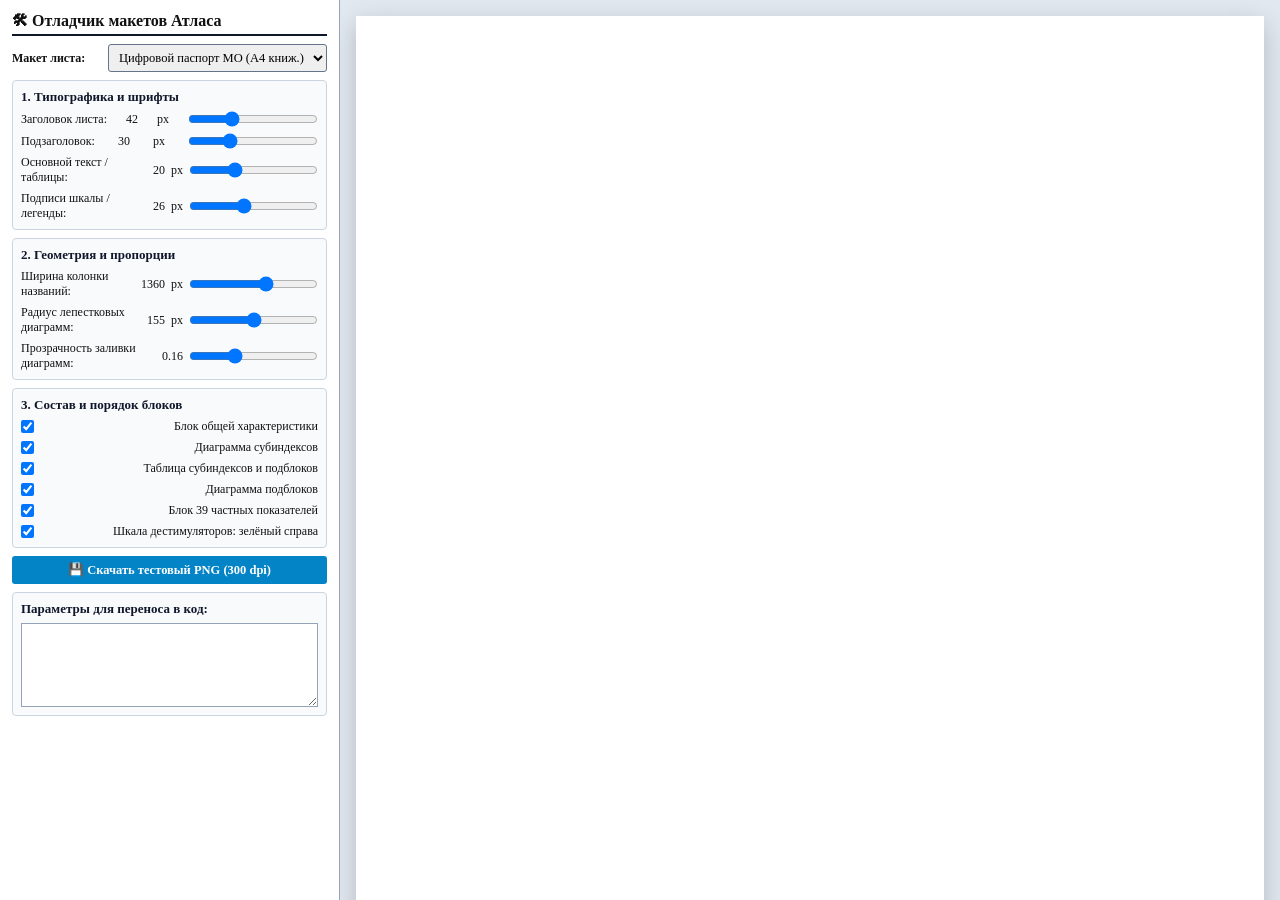
==== designer.html @ bf5c96fa "Step 38: Fix FO callout offsets & marker sizes, sync web Benchmarking/Passport with print layout, fr" ====
<!DOCTYPE html>
<html lang="ru">
<head>
<meta charset="UTF-8">
<title>Конструктор и отладчик макетов Атласа</title>
<style>
*{box-sizing:border-box;margin:0;padding:0}
body{font-family:'Times New Roman',serif;background:#e2e8f0;color:#111;display:flex;height:100vh;overflow:hidden}
.side{width:340px;background:#fff;border-right:1px solid #94a3b8;padding:12px;display:flex;flex-direction:column;gap:8px;overflow-y:auto}
.side h2{font-size:16px;border-bottom:2px solid #0f172a;padding-bottom:4px}
.grp{border:1px solid #cbd5e1;border-radius:4px;padding:8px;background:#f8fafc;display:flex;flex-direction:column;gap:6px}
.grp-t{font-weight:bold;font-size:13px;color:#0f172a}
label{font-size:12px;display:flex;justify-content:space-between;align-items:center;gap:6px}
input[type=range]{width:130px}
select,button{height:28px;font-family:inherit;font-size:12.5px;border:1px solid #64748b;border-radius:3px;padding:0 6px}
.btn-p{background:#0284c7;color:#fff;border:none;font-weight:bold;cursor:pointer}
.main{flex:1;display:flex;flex-direction:column;align-items:center;justify-content:flex-start;padding:16px;overflow:auto;gap:10px}
canvas{background:#fff;box-shadow:0 8px 24px rgba(0,0,0,0.2);max-width:100%;height:auto}
textarea{width:100%;height:84px;font-family:monospace;font-size:11px;padding:4px;border:1px solid #94a3b8}
</style>
</head>
<body>
<div class="side">
  <h2>🛠 Отладчик макетов Атласа</h2>
  <label><b>Макет листа:</b>
    <select id="dMode">
      <option value="passport">Цифровой паспорт МО (А4 книж.)</option>
      <option value="bench">Бенчмаркинг МО (А4 книж.)</option>
      <option value="table">Таблица динамики (А4 альб.)</option>
      <option value="map">Карта территории (А4 альб.)</option>
    </select>
  </label>
  <div class="grp">
    <div class="grp-t">1. Типографика и шрифты</div>
    <label>Заголовок листа: <span id="vH1">42</span>px <input type="range" id="rH1" min="28" max="72" value="42"></label>
    <label>Подзаголовок: <span id="vH2">30</span>px <input type="range" id="rH2" min="20" max="54" value="30"></label>
    <label>Основной текст / таблицы: <span id="vBody">20</span>px <input type="range" id="rBody" min="14" max="32" value="20"></label>
    <label>Подписи шкалы / легенды: <span id="vLeg">26</span>px <input type="range" id="rLeg" min="16" max="40" value="26"></label>
  </div>
  <div class="grp">
    <div class="grp-t">2. Геометрия и пропорции</div>
    <label>Ширина колонки названий: <span id="vColW">1360</span>px <input type="range" id="rColW" min="900" max="1650" value="1360"></label>
    <label>Радиус лепестковых диаграмм: <span id="vRad">155</span>px <input type="range" id="rRad" min="100" max="210" value="155"></label>
    <label>Прозрачность заливки диаграмм: <span id="vAlpha">0.16</span> <input type="range" id="rAlpha" min="0.04" max="0.40" step="0.02" value="0.16"></label>
  </div>
  <div class="grp">
    <div class="grp-t">3. Состав и порядок блоков</div>
    <label><input type="checkbox" id="cMeta" checked> Блок общей характеристики</label>
    <label><input type="checkbox" id="cSubRad" checked> Диаграмма субиндексов</label>
    <label><input type="checkbox" id="cMidTbl" checked> Таблица субиндексов и подблоков</label>
    <label><input type="checkbox" id="cBlkRad" checked> Диаграмма подблоков</label>
    <label><input type="checkbox" id="c39" checked> Блок 39 частных показателей</label>
    <label><input type="checkbox" id="cInvScale" checked> Шкала дестимуляторов: зелёный справа</label>
  </div>
  <button type="button" class="btn-p" id="btnDlTest">💾 Скачать тестовый PNG (300 dpi)</button>
  <div class="grp">
    <div class="grp-t">Параметры для переноса в код:</div>
    <textarea id="cfgOut" readonly></textarea>
  </div>
</div>
<div class="main">
  <canvas id="prevCv" width="1117" height="1579"></canvas>
</div>
<script>
const cv=document.getElementById("prevCv"),ctx=cv.getContext("2d");
function drawPreview(){
  const mode=document.getElementById("dMode").value;
  const h1=+document.getElementById("rH1").value,h2=+document.getElementById("rH2").value,body=+document.getElementById("rBody").value,leg=+document.getElementById("rLeg").value;
  const colW=+document.getElementById("rColW").value,rad=+document.getElementById("rRad").value,alpha=+document.getElementById("rAlpha").value;
  document.getElementById("vH1").textContent=h1;document.getElementById("vH2").textContent=h2;document.getElementById("vBody").textContent=body;
  document.getElementById("vLeg").textContent=leg;document.getElementById("vColW").textContent=colW;document.getElementById("vRad").textContent=rad;document.getElementById("vAlpha").textContent=alpha;

  const isPort=(mode==="passport"||mode==="bench"),W=isPort?2234:3508,H=isPort?3158:2480;
  cv.width=Math.round(W*0.42);cv.height=Math.round(H*0.42);
  ctx.save();ctx.scale(0.42,0.42);
  ctx.fillStyle="#fff";ctx.fillRect(0,0,W,H);ctx.strokeStyle="#111";ctx.lineWidth=3;ctx.strokeRect(20,20,W-40,H-40);

  ctx.textAlign="center";ctx.fillStyle="#111";ctx.font="bold "+h1+"px 'Times New Roman'";
  const titles={passport:"Цифровой паспорт устойчивости муниципального образования",bench:"Многокритериальный бенчмаркинг муниципальных образований",table:"Динамика показателей устойчивого развития (2019–2024 гг.)",map:"Пространственное распределение показателя устойчивого развития"};
  ctx.fillText(titles[mode],W/2,78);
  ctx.font="bold "+h2+"px 'Times New Roman'";ctx.fillText("Эталонный макет предпросмотра (А4, 300/1200 dpi)",W/2,88+h1);
  ctx.textAlign="left";

  let y=120+h1;
  if(mode==="passport"){
    if(document.getElementById("cMeta").checked){
      ctx.strokeStyle="#cbd5e1";ctx.strokeRect(45,y,W-90,104);ctx.font="bold "+(body+4)+"px 'Times New Roman'";
      ctx.fillText("Кластер (2024 г.): Б. Эколого-социальный вектор",70,y+40);ctx.fillText("Категория: Малые (≤ 50 тыс. чел.)",1150,y+40);
      ctx.fillText("Площадь, га: 246 113",70,y+84);ctx.fillText("Численность, чел.: 48 352",1150,y+84);y+=124;
    }
    const showSub=document.getElementById("cSubRad").checked,showMid=document.getElementById("cMidTbl").checked,showBlk=document.getElementById("cBlkRad").checked;
    if(showSub||showMid||showBlk){
      const midH=Math.max(rad*2+120,560);ctx.strokeStyle="#cbd5e1";ctx.strokeRect(45,y,W-90,midH);
      const drawR=(cx,cy,lbls)=>{
        const n=lbls.length;ctx.strokeStyle="#cbd5e1";
        [0.33,0.66,1].forEach(lv=>{ctx.beginPath();lbls.forEach((_,i)=>{const a=-Math.PI/2+i*2*Math.PI/n,x=cx+Math.cos(a)*rad*lv,yy=cy+Math.sin(a)*rad*lv;i?ctx.lineTo(x,yy):ctx.moveTo(x,yy);});ctx.closePath();ctx.stroke();});
        lbls.forEach((l,i)=>{const a=-Math.PI/2+i*2*Math.PI/n;ctx.fillStyle="#111";ctx.font="bold "+body+"px 'Times New Roman'";ctx.textAlign="center";ctx.fillText(l,cx+Math.cos(a)*(rad+28),cy+Math.sin(a)*(rad+22));});
        ctx.beginPath();lbls.forEach((_,i)=>{const a=-Math.PI/2+i*2*Math.PI/n,v=0.62+0.15*Math.sin(i*2),x=cx+Math.cos(a)*rad*v,yy=cy+Math.sin(a)*rad*v;i?ctx.lineTo(x,yy):ctx.moveTo(x,yy);});ctx.closePath();ctx.fillStyle="rgba(29,78,216,"+alpha+")";ctx.fill();ctx.strokeStyle="#1d4ed8";ctx.lineWidth=3;ctx.stroke();ctx.textAlign="left";
      };
      if(showSub)drawR(300,y+midH/2+15,["ЭК","СЦ","УЭ","IQ"]);
      if(showBlk)drawR(W-300,y+midH/2+15,["ЭК-1","ЭК-2","ЭК-3","СЦ-1","СЦ-2","СЦ-3","УЭ-1","УЭ-2","УЭ-3"]);
      if(showMid){
        const tx0=showSub?550:70,tw=(showBlk?W-550:W-70)-tx0;
        ["Интегральный индекс устойчивого развития","Экологический субиндекс","  ЭК-1. Качество окружающей среды","Социальный субиндекс","  СЦ-1. Демография и здравоохранение","Управленческо-экономический субиндекс","  УЭ-1. Производственно-инвестиционный потенциал"].forEach((nm,ri)=>{
          const ry=y+24+ri*(body+16);ctx.fillStyle=nm.startsWith("  ")?"#fff":"#eef3f8";ctx.fillRect(tx0,ry,tw,body+14);ctx.strokeStyle="#cbd5e1";ctx.strokeRect(tx0,ry,tw,body+14);
          ctx.fillStyle="#111";ctx.font=(nm.startsWith("  ")?"":"bold ")+body+"px 'Times New Roman'";ctx.fillText(nm,tx0+12,ry+body+4);
        });
      }
      y+=midH+20;
    }
    if(document.getElementById("c39").checked){
      const cw=(W-128)/3;
      ["Экологический блок","Социальный блок","Управленческо-экономический блок"].forEach((bt,bi)=>{
        const bx=45+bi*(cw+19);ctx.fillStyle="#e2e8f0";ctx.fillRect(bx,y,cw,42);ctx.strokeStyle="#64748b";ctx.strokeRect(bx,y,cw,42);
        ctx.fillStyle="#111";ctx.font="bold "+(body+2)+"px 'Times New Roman'";ctx.textAlign="center";ctx.fillText(bt,bx+cw/2,y+28);ctx.textAlign="left";
        for(let r=0;r<6;r++){const ry=y+42+r*95;ctx.strokeStyle="#cbd5e1";ctx.strokeRect(bx,ry,cw,95);ctx.font=body+"px 'Times New Roman'";ctx.fillText("Показатель "+(r+1)+" (пример переноса строки)",bx+10,ry+38);}
      });
    }
  }else if(mode==="bench"){
    ctx.strokeStyle="#64748b";ctx.strokeRect(45,y,colW,60);ctx.strokeRect(45+colW,y,W-90-colW,60);
    ctx.font="bold "+(body+2)+"px 'Times New Roman'";ctx.fillText("Показатель (ширина: "+colW+" px)",60,y+38);ctx.fillText("Значения МО",65+colW,y+38);
    for(let r=0;r<12;r++){const ry=y+60+r*64;ctx.strokeStyle="#cbd5e1";ctx.strokeRect(45,ry,colW,64);ctx.strokeRect(45+colW,ry,W-90-colW,64);ctx.font=body+"px 'Times New Roman'";ctx.fillText("ЭК-0"+(r+1)+" — Наименование показателя в колонке "+colW+" px",60,ry+40);}
  }else{
    ctx.strokeStyle="#94a3b8";ctx.strokeRect(45,y,W-90,H-y-180);
    ctx.font="bold "+(body+6)+"px 'Times New Roman'";ctx.textAlign="center";ctx.fillText(mode==="map"?"Область карты территории":"Область таблицы динамики 2019–2024 гг.",W/2,(H+y-180)/2);ctx.textAlign="left";
  }

  // Шкала внизу
  const fy=H-140,inv=document.getElementById("cInvScale").checked;
  const grd=ctx.createLinearGradient(W-920,0,W-60,0);
  grd.addColorStop(0,"#a50026");grd.addColorStop(0.5,"#ffffbf");grd.addColorStop(1,"#006837");
  ctx.fillStyle=grd;ctx.fillRect(W-920,fy,860,30);ctx.strokeStyle="#475569";ctx.strokeRect(W-920,fy,860,30);
  ctx.fillStyle="#111";ctx.font="bold "+leg+"px 'Times New Roman'";
  ctx.fillText(inv?"71,00 (худшее)":"4,50",W-920,fy+62);ctx.textAlign="right";ctx.fillText(inv?"4,50 (лучшее)":"71,00",W-60,fy+62);ctx.textAlign="left";
  ctx.restore();
  document.getElementById("cfgOut").value=JSON.stringify({mode,h1,h2,body,leg,colW,rad,alpha,invScale:inv},null,2);
  }
  document.querySelectorAll("input,select").forEach(el=>el.addEventListener("input",drawPreview));
  ocument.getElementById("btnDlTest").onclick=()=>{const a=document.createElement("a");a.download="Макет_"+document.getElementById("dMode").value+".png";a.href=cv.toDataURL("image/png");a.click();};
  drawPreview();
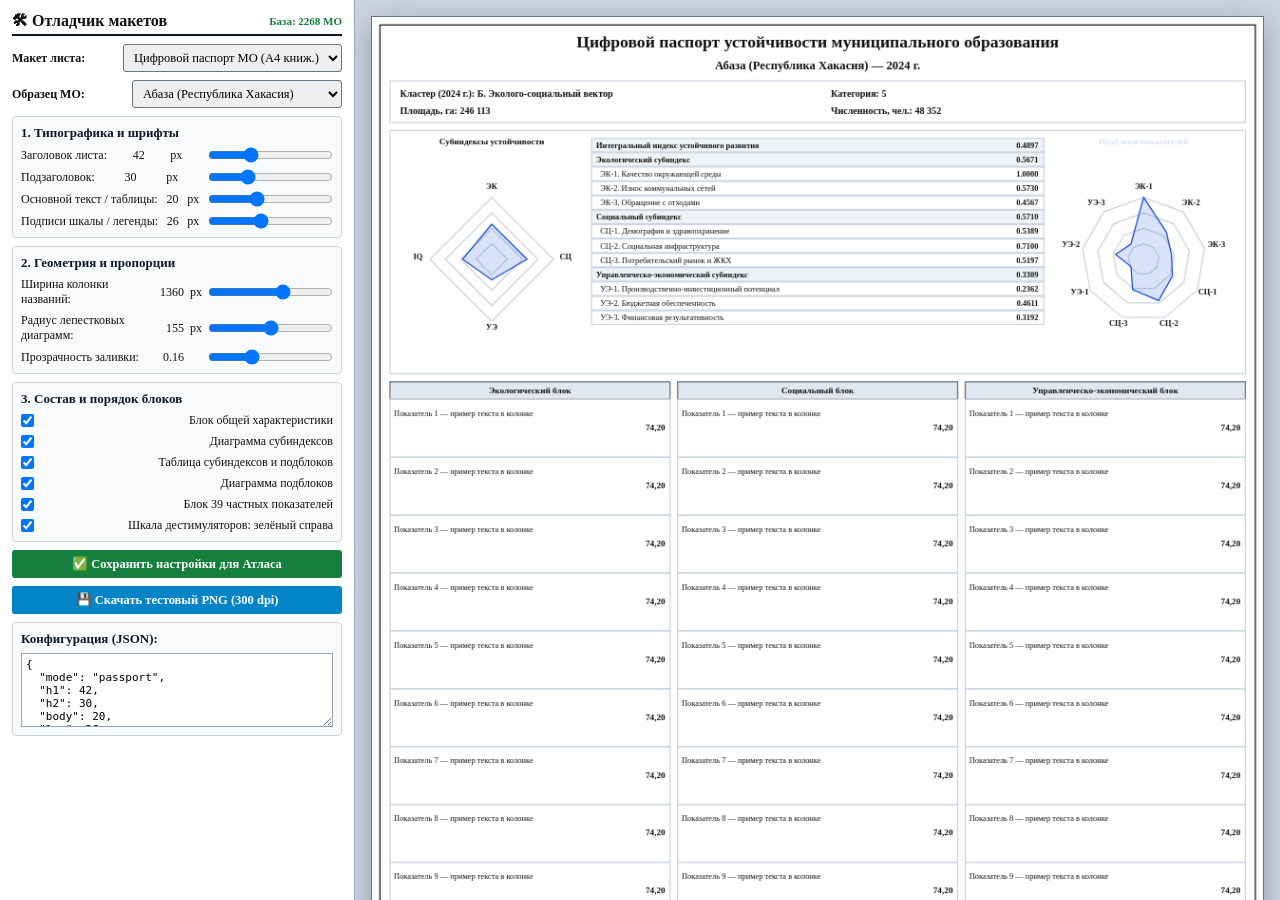
==== commit a96bab11: "Step 39: Complete Layout Designer with live preview on real MO data (v.2026.11.22 21:05 МСК)" ====
--- a/designer.html
+++ b/designer.html
@@ -5,23 +5,24 @@
 <title>Конструктор и отладчик макетов Атласа</title>
 <style>
 *{box-sizing:border-box;margin:0;padding:0}
-body{font-family:'Times New Roman',serif;background:#e2e8f0;color:#111;display:flex;height:100vh;overflow:hidden}
-.side{width:340px;background:#fff;border-right:1px solid #94a3b8;padding:12px;display:flex;flex-direction:column;gap:8px;overflow-y:auto}
-.side h2{font-size:16px;border-bottom:2px solid #0f172a;padding-bottom:4px}
+body{font-family:'Times New Roman',serif;background:#cbd5e1;color:#111;display:flex;height:100vh;overflow:hidden}
+.side{width:355px;background:#fff;border-right:1px solid #94a3b8;padding:12px;display:flex;flex-direction:column;gap:8px;overflow-y:auto}
+.side h2{font-size:16px;border-bottom:2px solid #0f172a;padding-bottom:4px;display:flex;justify-content:space-between;align-items:center}
 .grp{border:1px solid #cbd5e1;border-radius:4px;padding:8px;background:#f8fafc;display:flex;flex-direction:column;gap:6px}
 .grp-t{font-weight:bold;font-size:13px;color:#0f172a}
 label{font-size:12px;display:flex;justify-content:space-between;align-items:center;gap:6px}
-input[type=range]{width:130px}
+input[type=range]{width:125px;cursor:pointer}
 select,button{height:28px;font-family:inherit;font-size:12.5px;border:1px solid #64748b;border-radius:3px;padding:0 6px}
 .btn-p{background:#0284c7;color:#fff;border:none;font-weight:bold;cursor:pointer}
+.btn-g{background:#15803d;color:#fff;border:none;font-weight:bold;cursor:pointer}
 .main{flex:1;display:flex;flex-direction:column;align-items:center;justify-content:flex-start;padding:16px;overflow:auto;gap:10px}
-canvas{background:#fff;box-shadow:0 8px 24px rgba(0,0,0,0.2);max-width:100%;height:auto}
-textarea{width:100%;height:84px;font-family:monospace;font-size:11px;padding:4px;border:1px solid #94a3b8}
+canvas{background:#fff;box-shadow:0 8px 28px rgba(0,0,0,0.28);max-width:100%;height:auto;border:1px solid #64748b}
+textarea{width:100%;height:74px;font-family:monospace;font-size:11px;padding:4px;border:1px solid #94a3b8}
 </style>
 </head>
 <body>
 <div class="side">
-  <h2>🛠 Отладчик макетов Атласа</h2>
+  <h2><span>🛠 Отладчик макетов</span><span id="dStatus" style="font-size:11px;color:#15803d;">Готов</span></h2>
   <label><b>Макет листа:</b>
     <select id="dMode">
       <option value="passport">Цифровой паспорт МО (А4 книж.)</option>
@@ -30,18 +31,19 @@
       <option value="map">Карта территории (А4 альб.)</option>
     </select>
   </label>
+  <label><b>Образец МО:</b><select id="dSampleMO" style="max-width:210px;"><option value="">Загрузка МО...</option></select></label>
   <div class="grp">
     <div class="grp-t">1. Типографика и шрифты</div>
     <label>Заголовок листа: <span id="vH1">42</span>px <input type="range" id="rH1" min="28" max="72" value="42"></label>
     <label>Подзаголовок: <span id="vH2">30</span>px <input type="range" id="rH2" min="20" max="54" value="30"></label>
-    <label>Основной текст / таблицы: <span id="vBody">20</span>px <input type="range" id="rBody" min="14" max="32" value="20"></label>
+    <label>Основной текст / таблицы: <span id="vBody">20</span>px <input type="range" id="rBody" min="14" max="30" value="20"></label>
     <label>Подписи шкалы / легенды: <span id="vLeg">26</span>px <input type="range" id="rLeg" min="16" max="40" value="26"></label>
   </div>
   <div class="grp">
     <div class="grp-t">2. Геометрия и пропорции</div>
     <label>Ширина колонки названий: <span id="vColW">1360</span>px <input type="range" id="rColW" min="900" max="1650" value="1360"></label>
     <label>Радиус лепестковых диаграмм: <span id="vRad">155</span>px <input type="range" id="rRad" min="100" max="210" value="155"></label>
-    <label>Прозрачность заливки диаграмм: <span id="vAlpha">0.16</span> <input type="range" id="rAlpha" min="0.04" max="0.40" step="0.02" value="0.16"></label>
+    <label>Прозрачность заливки: <span id="vAlpha">0.16</span> <input type="range" id="rAlpha" min="0.04" max="0.40" step="0.02" value="0.16"></label>
   </div>
   <div class="grp">
     <div class="grp-t">3. Состав и порядок блоков</div>
@@ -52,19 +54,47 @@
     <label><input type="checkbox" id="c39" checked> Блок 39 частных показателей</label>
     <label><input type="checkbox" id="cInvScale" checked> Шкала дестимуляторов: зелёный справа</label>
   </div>
+  <button type="button" class="btn-g" id="btnApplySite">✅ Сохранить настройки для Атласа</button>
   <button type="button" class="btn-p" id="btnDlTest">💾 Скачать тестовый PNG (300 dpi)</button>
   <div class="grp">
-    <div class="grp-t">Параметры для переноса в код:</div>
+    <div class="grp-t">Конфигурация (JSON):</div>
     <textarea id="cfgOut" readonly></textarea>
   </div>
 </div>
 <div class="main">
-  <canvas id="prevCv" width="1117" height="1579"></canvas>
+  <canvas id="prevCv" width="938" height="1326"></canvas>
 </div>
 <script>
+let REAL_DATA=null,REAL_MOS=Array.of();
 const cv=document.getElementById("prevCv"),ctx=cv.getContext("2d");
+
+async function loadRealAtlasData(){
+  try{
+    const [rM,rG]=await Promise.all([fetch("metrics_data.json"),fetch("geo_plotly.json")]);
+    if(rM.ok)REAL_DATA=await rM.json();
+    if(rG.ok){
+      const geo=await rG.json(),seen=new Set();
+      geo.features.forEach(ft=>{
+        const p=ft.properties;if(p._map_status!=="В_выборке"||p._inset||seen.has(p.join_key))return;
+        seen.add(p.join_key);REAL_MOS.push({key:p.join_key,lbl:p._lbl||p.name,reg:p.region||"",cat:p.cat||"5"});
+      });
+      REAL_MOS.sort((a,b)=>a.lbl.localeCompare(b.lbl,"ru"));
+      document.getElementById("dSampleMO").innerHTML=REAL_MOS.slice(0,250).map(m=>'<option value="'+m.key+'">'+m.lbl+' ('+m.reg+')</option>').join("");
+    }
+    document.getElementById("dStatus").textContent="База: "+REAL_MOS.length+" МО";
+  }catch(e){document.getElementById("dStatus").textContent="Демо-режим";}
+  drawPreview();
+}
+
+function getVal(mPat,jk,defV){
+  if(!REAL_DATA||!jk)return defV;
+  const m=REAL_DATA.metrics.find(x=>x.id===mPat||x.title.includes(mPat));if(!m)return defV;
+  const v=REAL_DATA.v2024?.[m.id]?.[jk];return(v!==null&&v!==undefined&&!isNaN(Number(v)))?Number(v):defV;
+}
+
 function drawPreview(){
-  const mode=document.getElementById("dMode").value;
+  const mode=document.getElementById("dMode").value,jk=document.getElementById("dSampleMO").value;
+  const mo=REAL_MOS.find(x=>x.key===jk)||{lbl:"Апатиты (МО)",reg:"Мурманская область",cat:"4"};
   const h1=+document.getElementById("rH1").value,h2=+document.getElementById("rH2").value,body=+document.getElementById("rBody").value,leg=+document.getElementById("rLeg").value;
   const colW=+document.getElementById("rColW").value,rad=+document.getElementById("rRad").value,alpha=+document.getElementById("rAlpha").value;
   document.getElementById("vH1").textContent=h1;document.getElementById("vH2").textContent=h2;document.getElementById("vBody").textContent=body;
@@ -73,70 +103,95 @@
   const isPort=(mode==="passport"||mode==="bench"),W=isPort?2234:3508,H=isPort?3158:2480;
   cv.width=Math.round(W*0.42);cv.height=Math.round(H*0.42);
   ctx.save();ctx.scale(0.42,0.42);
-  ctx.fillStyle="#fff";ctx.fillRect(0,0,W,H);ctx.strokeStyle="#111";ctx.lineWidth=3;ctx.strokeRect(20,20,W-40,H-40);
+  ctx.fillStyle="#ffffff";ctx.fillRect(0,0,W,H);ctx.strokeStyle="#111111";ctx.lineWidth=3;ctx.strokeRect(20,20,W-40,H-40);
 
-  ctx.textAlign="center";ctx.fillStyle="#111";ctx.font="bold "+h1+"px 'Times New Roman'";
-  const titles={passport:"Цифровой паспорт устойчивости муниципального образования",bench:"Многокритериальный бенчмаркинг муниципальных образований",table:"Динамика показателей устойчивого развития (2019–2024 гг.)",map:"Пространственное распределение показателя устойчивого развития"};
-  ctx.fillText(titles[mode],W/2,78);
-  ctx.font="bold "+h2+"px 'Times New Roman'";ctx.fillText("Эталонный макет предпросмотра (А4, 300/1200 dpi)",W/2,88+h1);
-  ctx.textAlign="left";
+  ctx.textAlign="center";ctx.fillStyle="#111111";ctx.font="bold "+h1+"px 'Times New Roman'";
+  const titles={passport:"Цифровой паспорт устойчивости муниципального образования",bench:"Многокритериальный бенчмаркинг муниципальных образований",table:"Интегральный индекс устойчивого развития муниципальных образований",map:"Доля населенных пунктов, не имеющих водопроводов, % (2024 г.)"};
+  ctx.fillText(titles[mode],W/2,76);ctx.font="bold "+h2+"px 'Times New Roman'";
+  ctx.fillText(mode==="passport"?(mo.lbl+" ("+mo.reg+") — 2024 г."):"Предпросмотр печатного листа А4 (300 / 1200 dpi)",W/2,88+h1);ctx.textAlign="left";
 
-  let y=120+h1;
+  let y=118+h1;
   if(mode==="passport"){
     if(document.getElementById("cMeta").checked){
       ctx.strokeStyle="#cbd5e1";ctx.strokeRect(45,y,W-90,104);ctx.font="bold "+(body+4)+"px 'Times New Roman'";
-      ctx.fillText("Кластер (2024 г.): Б. Эколого-социальный вектор",70,y+40);ctx.fillText("Категория: Малые (≤ 50 тыс. чел.)",1150,y+40);
-      ctx.fillText("Площадь, га: 246 113",70,y+84);ctx.fillText("Численность, чел.: 48 352",1150,y+84);y+=124;
+      ctx.fillText("Кластер (2024 г.): Б. Эколого-социальный вектор",70,y+40);ctx.fillText("Категория: "+mo.cat,1150,y+40);
+      ctx.fillText("Площадь, га: "+Math.round(getVal("Площадь",jk,246113)).toLocaleString("ru-RU"),70,y+84);
+      ctx.fillText("Численность, чел.: "+Math.round(getVal("Численность",jk,48352)).toLocaleString("ru-RU"),1150,y+84);y+=124;
     }
     const showSub=document.getElementById("cSubRad").checked,showMid=document.getElementById("cMidTbl").checked,showBlk=document.getElementById("cBlkRad").checked;
     if(showSub||showMid||showBlk){
-      const midH=Math.max(rad*2+120,560);ctx.strokeStyle="#cbd5e1";ctx.strokeRect(45,y,W-90,midH);
-      const drawR=(cx,cy,lbls)=>{
+      const midH=Math.max(rad*2+140,610);ctx.strokeStyle="#cbd5e1";ctx.strokeRect(45,y,W-90,midH);
+      const drawR=(cx,cy,lbls,vals)=>{
         const n=lbls.length;ctx.strokeStyle="#cbd5e1";
-        [0.33,0.66,1].forEach(lv=>{ctx.beginPath();lbls.forEach((_,i)=>{const a=-Math.PI/2+i*2*Math.PI/n,x=cx+Math.cos(a)*rad*lv,yy=cy+Math.sin(a)*rad*lv;i?ctx.lineTo(x,yy):ctx.moveTo(x,yy);});ctx.closePath();ctx.stroke();});
-        lbls.forEach((l,i)=>{const a=-Math.PI/2+i*2*Math.PI/n;ctx.fillStyle="#111";ctx.font="bold "+body+"px 'Times New Roman'";ctx.textAlign="center";ctx.fillText(l,cx+Math.cos(a)*(rad+28),cy+Math.sin(a)*(rad+22));});
-        ctx.beginPath();lbls.forEach((_,i)=>{const a=-Math.PI/2+i*2*Math.PI/n,v=0.62+0.15*Math.sin(i*2),x=cx+Math.cos(a)*rad*v,yy=cy+Math.sin(a)*rad*v;i?ctx.lineTo(x,yy):ctx.moveTo(x,yy);});ctx.closePath();ctx.fillStyle="rgba(29,78,216,"+alpha+")";ctx.fill();ctx.strokeStyle="#1d4ed8";ctx.lineWidth=3;ctx.stroke();ctx.textAlign="left";
+        Array.of(0.25,0.5,0.75,1).forEach(lv=>{ctx.beginPath();lbls.forEach((_,i)=>{const a=-Math.PI/2+i*2*Math.PI/n,x=cx+Math.cos(a)*rad*lv,yy=cy+Math.sin(a)*rad*lv;i?ctx.lineTo(x,yy):ctx.moveTo(x,yy);});ctx.closePath();ctx.stroke();});
+        lbls.forEach((l,i)=>{const a=-Math.PI/2+i*2*Math.PI/n;ctx.fillStyle="#111";ctx.font="bold "+body+"px 'Times New Roman'";ctx.textAlign="center";ctx.fillText(l,cx+Math.cos(a)*(rad+30),cy+Math.sin(a)*(rad+22));});
+        ctx.beginPath();vals.forEach((v,i)=>{const a=-Math.PI/2+i*2*Math.PI/n,x=cx+Math.cos(a)*rad*v,yy=cy+Math.sin(a)*rad*v;i?ctx.lineTo(x,yy):ctx.moveTo(x,yy);});ctx.closePath();ctx.fillStyle="rgba(29,78,216,"+alpha+")";ctx.fill();ctx.strokeStyle="#1d4ed8";ctx.lineWidth=3;ctx.stroke();ctx.textAlign="left";
       };
-      if(showSub)drawR(300,y+midH/2+15,["ЭК","СЦ","УЭ","IQ"]);
-      if(showBlk)drawR(W-300,y+midH/2+15,["ЭК-1","ЭК-2","ЭК-3","СЦ-1","СЦ-2","СЦ-3","УЭ-1","УЭ-2","УЭ-3"]);
+      const sVals=Array.of(getVal("Индекс ЭК",jk,0.72),getVal("Индекс СЦ",jk,0.61),getVal("Индекс УЭ",jk,0.45),getVal("IQ от max",jk,0.64));
+      const bVals=Array.of(getVal("ЭК-Подблок 1",jk,0.7),getVal("ЭК-Подблок 2",jk,0.65),getVal("ЭК-Подблок 3",jk,0.8),getVal("СЦ-Подблок 1",jk,0.55),getVal("СЦ-Подблок 2",jk,0.62),getVal("СЦ-Подблок 3",jk,0.68),getVal("УЭ-Подблок 1",jk,0.42),getVal("УЭ-Подблок 2",jk,0.48),getVal("УЭ-Подблок 3",jk,0.51));
+      if(showSub){ctx.font="bold "+(body+2)+"px 'Times New Roman'";ctx.textAlign="center";ctx.fillText("Субиндексы устойчивости",300,y+34);ctx.textAlign="left";drawR(300,y+midH/2+18,Array.of("ЭК","СЦ","УЭ","IQ"),sVals);}
+      if(showBlk){ctx.font="bold "+(body+2)+"px 'Times New Roman'";ctx.textAlign="center";ctx.fillText("Подблоки показателей",W-300,y+34);ctx.textAlign="left";drawR(W-300,y+midH/2+18,Array.of("ЭК-1","ЭК-2","ЭК-3","СЦ-1","СЦ-2","СЦ-3","УЭ-1","УЭ-2","УЭ-3"),bVals);}
       if(showMid){
         const tx0=showSub?550:70,tw=(showBlk?W-550:W-70)-tx0;
-        ["Интегральный индекс устойчивого развития","Экологический субиндекс","  ЭК-1. Качество окружающей среды","Социальный субиндекс","  СЦ-1. Демография и здравоохранение","Управленческо-экономический субиндекс","  УЭ-1. Производственно-инвестиционный потенциал"].forEach((nm,ri)=>{
-          const ry=y+24+ri*(body+16);ctx.fillStyle=nm.startsWith("  ")?"#fff":"#eef3f8";ctx.fillRect(tx0,ry,tw,body+14);ctx.strokeStyle="#cbd5e1";ctx.strokeRect(tx0,ry,tw,body+14);
-          ctx.fillStyle="#111";ctx.font=(nm.startsWith("  ")?"":"bold ")+body+"px 'Times New Roman'";ctx.fillText(nm,tx0+12,ry+body+4);
+        const rows=Array.of(
+          Array.of("Интегральный индекс устойчивого развития",getVal("Интегральный индекс",jk,0.5956).toFixed(4),true),
+          Array.of("Экологический субиндекс",sVals.at(0).toFixed(4),true),
+          Array.of("  ЭК-1. Качество окружающей среды",bVals.at(0).toFixed(4),false),
+          Array.of("  ЭК-2. Износ коммунальных сетей",bVals.at(1).toFixed(4),false),
+          Array.of("  ЭК-3. Обращение с отходами",bVals.at(2).toFixed(4),false),
+          Array.of("Социальный субиндекс",sVals.at(1).toFixed(4),true),
+          Array.of("  СЦ-1. Демография и здравоохранение",bVals.at(3).toFixed(4),false),
+          Array.of("  СЦ-2. Социальная инфраструктура",bVals.at(4).toFixed(4),false),
+          Array.of("  СЦ-3. Потребительский рынок и ЖКХ",bVals.at(5).toFixed(4),false),
+          Array.of("Управленческо-экономический субиндекс",sVals.at(2).toFixed(4),true),
+          Array.of("  УЭ-1. Производственно-инвестиционный потенциал",bVals.at(6).toFixed(4),false),
+          Array.of("  УЭ-2. Бюджетная обеспеченность",bVals.at(7).toFixed(4),false),
+          Array.of("  УЭ-3. Финансовая результативность",bVals.at(8).toFixed(4),false)
+        );
+        rows.forEach((r,ri)=>{
+          const ry=y+20+ri*(body+16);ctx.fillStyle=r.at(2)?"#eef3f8":"#ffffff";ctx.fillRect(tx0,ry,tw,body+14);ctx.strokeStyle="#cbd5e1";ctx.strokeRect(tx0,ry,tw,body+14);
+          ctx.fillStyle="#111";ctx.font=(r.at(2)?"bold ":"")+body+"px 'Times New Roman'";ctx.fillText(r.at(0),tx0+12,ry+body+4);
+          ctx.font="bold "+body+"px 'Times New Roman'";ctx.textAlign="right";ctx.fillText(r.at(1),tx0+tw-14,ry+body+4);ctx.textAlign="left";
         });
       }
       y+=midH+20;
     }
     if(document.getElementById("c39").checked){
       const cw=(W-128)/3;
-      ["Экологический блок","Социальный блок","Управленческо-экономический блок"].forEach((bt,bi)=>{
-        const bx=45+bi*(cw+19);ctx.fillStyle="#e2e8f0";ctx.fillRect(bx,y,cw,42);ctx.strokeStyle="#64748b";ctx.strokeRect(bx,y,cw,42);
-        ctx.fillStyle="#111";ctx.font="bold "+(body+2)+"px 'Times New Roman'";ctx.textAlign="center";ctx.fillText(bt,bx+cw/2,y+28);ctx.textAlign="left";
-        for(let r=0;r<6;r++){const ry=y+42+r*95;ctx.strokeStyle="#cbd5e1";ctx.strokeRect(bx,ry,cw,95);ctx.font=body+"px 'Times New Roman'";ctx.fillText("Показатель "+(r+1)+" (пример переноса строки)",bx+10,ry+38);}
+      Array.of("Экологический блок","Социальный блок","Управленческо-экономический блок").forEach((bt,bi)=>{
+        const bx=45+bi*(cw+19);ctx.fillStyle="#e2e8f0";ctx.fillRect(bx,y,cw,44);ctx.strokeStyle="#64748b";ctx.strokeRect(bx,y,cw,44);
+        ctx.fillStyle="#111";ctx.font="bold "+(body+2)+"px 'Times New Roman'";ctx.textAlign="center";ctx.fillText(bt,bx+cw/2,y+30);ctx.textAlign="left";
+        for(let r=0;r<12;r++){const ry=y+44+r*145;if(ry+145>H-40)break;ctx.strokeStyle="#cbd5e1";ctx.strokeRect(bx,ry,cw,145);ctx.font=body+"px 'Times New Roman'";ctx.fillText("Показатель "+(r+1)+" — пример текста в колонке",bx+10,ry+42);ctx.font="bold "+(body+2)+"px 'Times New Roman'";ctx.textAlign="right";ctx.fillText("74,20",bx+cw-12,ry+78);ctx.textAlign="left";}
       });
     }
   }else if(mode==="bench"){
-    ctx.strokeStyle="#64748b";ctx.strokeRect(45,y,colW,60);ctx.strokeRect(45+colW,y,W-90-colW,60);
-    ctx.font="bold "+(body+2)+"px 'Times New Roman'";ctx.fillText("Показатель (ширина: "+colW+" px)",60,y+38);ctx.fillText("Значения МО",65+colW,y+38);
-    for(let r=0;r<12;r++){const ry=y+60+r*64;ctx.strokeStyle="#cbd5e1";ctx.strokeRect(45,ry,colW,64);ctx.strokeRect(45+colW,ry,W-90-colW,64);ctx.font=body+"px 'Times New Roman'";ctx.fillText("ЭК-0"+(r+1)+" — Наименование показателя в колонке "+colW+" px",60,ry+40);}
+    ctx.strokeStyle="#64748b";ctx.strokeRect(45,y,colW,68);ctx.strokeRect(45+colW,y,W-90-colW,68);
+    ctx.font="bold "+(body+2)+"px 'Times New Roman'";ctx.fillText("Наименование показателя (колонка "+colW+" px)",60,y+42);ctx.fillText("🔵 "+mo.lbl,65+colW,y+42);
+    for(let r=0;r<18;r++){const ry=y+68+r*82;if(ry+82>H-170)break;ctx.strokeStyle="#cbd5e1";ctx.strokeRect(45,ry,colW,82);ctx.strokeRect(45+colW,ry,W-90-colW,82);ctx.font=body+"px 'Times New Roman'";ctx.fillText("ЭК-0"+(r+1)+" — Наименование показателя в расширенной колонке",60,ry+48);}
   }else{
     ctx.strokeStyle="#94a3b8";ctx.strokeRect(45,y,W-90,H-y-180);
-    ctx.font="bold "+(body+6)+"px 'Times New Roman'";ctx.textAlign="center";ctx.fillText(mode==="map"?"Область карты территории":"Область таблицы динамики 2019–2024 гг.",W/2,(H+y-180)/2);ctx.textAlign="left";
+    ctx.font="bold "+(body+8)+"px 'Times New Roman'";ctx.textAlign="center";ctx.fillText(mode==="map"?"Карта территории (шрифт подписей: "+leg+" px)":"Таблица динамики 2019–2024 гг. (шрифт строк: "+body+" px)",W/2,(H+y-180)/2);ctx.textAlign="left";
   }
 
-  // Шкала внизу
-  const fy=H-140,inv=document.getElementById("cInvScale").checked;
+  const fy=H-135,inv=document.getElementById("cInvScale").checked;
   const grd=ctx.createLinearGradient(W-920,0,W-60,0);
   grd.addColorStop(0,"#a50026");grd.addColorStop(0.5,"#ffffbf");grd.addColorStop(1,"#006837");
   ctx.fillStyle=grd;ctx.fillRect(W-920,fy,860,30);ctx.strokeStyle="#475569";ctx.strokeRect(W-920,fy,860,30);
   ctx.fillStyle="#111";ctx.font="bold "+leg+"px 'Times New Roman'";
-  ctx.fillText(inv?"71,00 (худшее)":"4,50",W-920,fy+62);ctx.textAlign="right";ctx.fillText(inv?"4,50 (лучшее)":"71,00",W-60,fy+62);ctx.textAlign="left";
+  ctx.fillText(inv?"71,00 (худшее)":"4,50",W-920,fy+64);ctx.textAlign="right";ctx.fillText(inv?"4,50 (лучшее)":"71,00",W-60,fy+64);ctx.textAlign="left";
+
   ctx.restore();
   document.getElementById("cfgOut").value=JSON.stringify({mode,h1,h2,body,leg,colW,rad,alpha,invScale:inv},null,2);
-  }
-  document.querySelectorAll("input,select").forEach(el=>el.addEventListener("input",drawPreview));
-  ocument.getElementById("btnDlTest").onclick=()=>{const a=document.createElement("a");a.download="Макет_"+document.getElementById("dMode").value+".png";a.href=cv.toDataURL("image/png");a.click();};
-  drawPreview();
+}
 
-
+document.querySelectorAll("input,select").forEach(el=>{el.addEventListener("input",drawPreview);el.addEventListener("change",drawPreview);});
+document.getElementById("btnApplySite").onclick=()=>{
+  localStorage.setItem("ATLAS_LAYOUT_CFG",document.getElementById("cfgOut").value);
+  alert("Настройки сохранены! Обновите основную вкладку Атласа (Ctrl+F5).");
+};
+document.getElementById("btnDlTest").onclick=()=>{const a=document.createElement("a");a.download="Макет_"+document.getElementById("dMode").value+".png";a.href=cv.toDataURL("image/png");a.click();};
+drawPreview();
+loadRealAtlasData();
+</script>
+</body>
+</html>
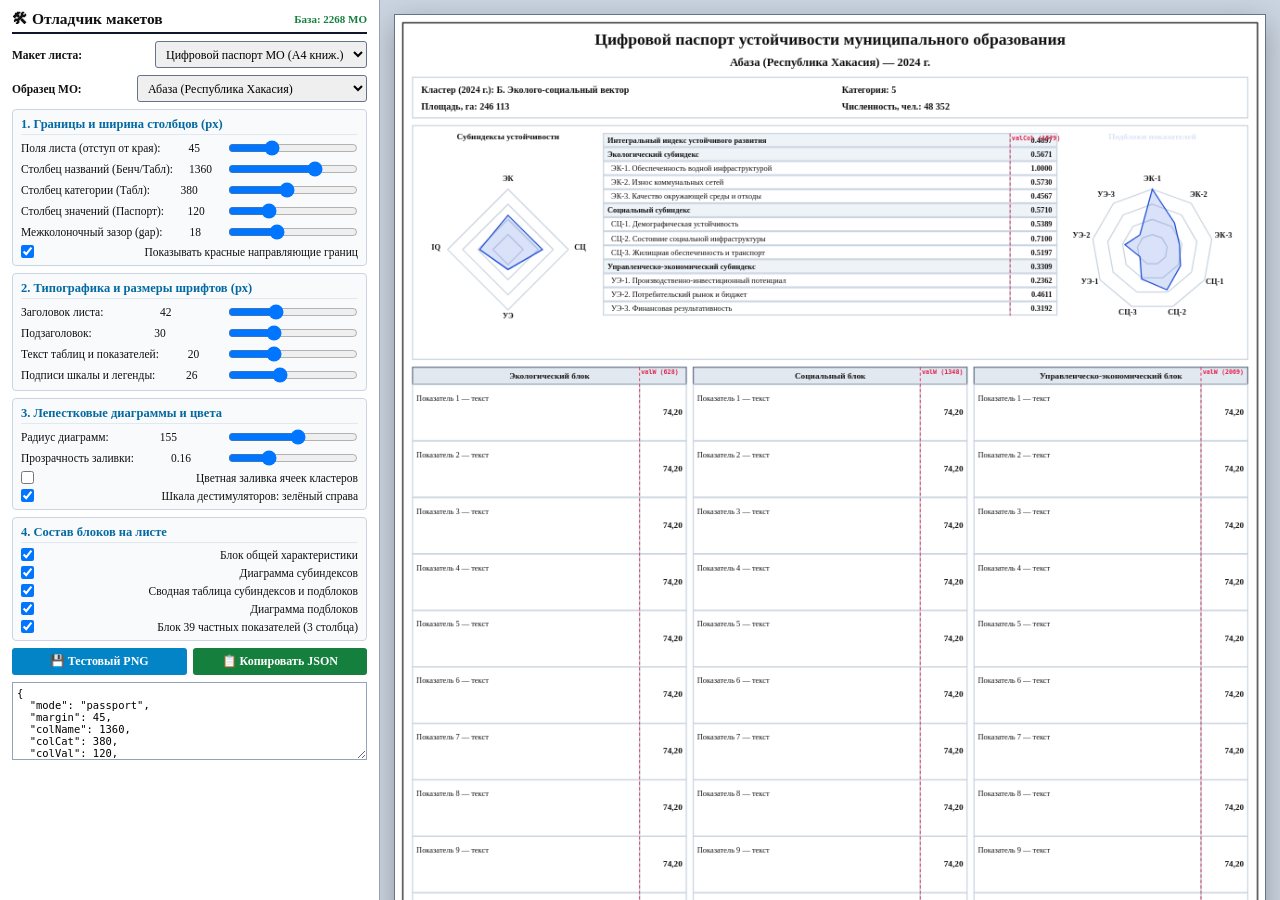
==== commit 12bb92d4: "Step 45: Standalone Layout Designer tab with column boundary guides and real MO data (v.2026.11.22 2" ====
--- a/designer.html
+++ b/designer.html
@@ -2,27 +2,28 @@
 <html lang="ru">
 <head>
 <meta charset="UTF-8">
-<title>Конструктор и отладчик макетов Атласа</title>
+<title>Отладчик и конструктор макетов выгрузки Атласа</title>
 <style>
 *{box-sizing:border-box;margin:0;padding:0}
 body{font-family:'Times New Roman',serif;background:#cbd5e1;color:#111;display:flex;height:100vh;overflow:hidden}
-.side{width:355px;background:#fff;border-right:1px solid #94a3b8;padding:12px;display:flex;flex-direction:column;gap:8px;overflow-y:auto}
-.side h2{font-size:16px;border-bottom:2px solid #0f172a;padding-bottom:4px;display:flex;justify-content:space-between;align-items:center}
-.grp{border:1px solid #cbd5e1;border-radius:4px;padding:8px;background:#f8fafc;display:flex;flex-direction:column;gap:6px}
-.grp-t{font-weight:bold;font-size:13px;color:#0f172a}
-label{font-size:12px;display:flex;justify-content:space-between;align-items:center;gap:6px}
-input[type=range]{width:125px;cursor:pointer}
-select,button{height:28px;font-family:inherit;font-size:12.5px;border:1px solid #64748b;border-radius:3px;padding:0 6px}
+.side{width:380px;background:#fff;border-right:1px solid #94a3b8;padding:10px 12px;display:flex;flex-direction:column;gap:7px;overflow-y:auto}
+.side h2{font-size:15.5px;border-bottom:2px solid #0f172a;padding-bottom:4px;display:flex;justify-content:space-between;align-items:center}
+.grp{border:1px solid #cbd5e1;border-radius:4px;padding:7px 8px;background:#f8fafc;display:flex;flex-direction:column;gap:5px}
+.grp-t{font-weight:bold;font-size:12.5px;color:#0369a1;border-bottom:1px solid #e2e8f0;padding-bottom:2px}
+label{font-size:11.5px;display:flex;justify-content:space-between;align-items:center;gap:6px}
+input[type=range]{width:130px;cursor:pointer}
+input[type=number]{width:62px;height:22px;padding:0 4px;font-size:11.5px;border:1px solid #94a3b8;border-radius:2px}
+select,button{height:27px;font-family:inherit;font-size:12px;border:1px solid #64748b;border-radius:3px;padding:0 6px}
 .btn-p{background:#0284c7;color:#fff;border:none;font-weight:bold;cursor:pointer}
 .btn-g{background:#15803d;color:#fff;border:none;font-weight:bold;cursor:pointer}
-.main{flex:1;display:flex;flex-direction:column;align-items:center;justify-content:flex-start;padding:16px;overflow:auto;gap:10px}
+.main{flex:1;display:flex;flex-direction:column;align-items:center;justify-content:flex-start;padding:14px;overflow:auto;gap:10px}
 canvas{background:#fff;box-shadow:0 8px 28px rgba(0,0,0,0.28);max-width:100%;height:auto;border:1px solid #64748b}
-textarea{width:100%;height:74px;font-family:monospace;font-size:11px;padding:4px;border:1px solid #94a3b8}
+textarea{width:100%;height:78px;font-family:monospace;font-size:10.5px;padding:4px;border:1px solid #94a3b8}
 </style>
 </head>
 <body>
 <div class="side">
-  <h2><span>🛠 Отладчик макетов</span><span id="dStatus" style="font-size:11px;color:#15803d;">Готов</span></h2>
+  <h2><span>🛠 Отладчик макетов</span><span id="dStatus" style="font-size:11px;color:#15803d;">Инициализация...</span></h2>
   <label><b>Макет листа:</b>
     <select id="dMode">
       <option value="passport">Цифровой паспорт МО (А4 книж.)</option>
@@ -31,35 +32,48 @@
       <option value="map">Карта территории (А4 альб.)</option>
     </select>
   </label>
-  <label><b>Образец МО:</b><select id="dSampleMO" style="max-width:210px;"><option value="">Загрузка МО...</option></select></label>
-  <div class="grp">
-    <div class="grp-t">1. Типографика и шрифты</div>
-    <label>Заголовок листа: <span id="vH1">42</span>px <input type="range" id="rH1" min="28" max="72" value="42"></label>
-    <label>Подзаголовок: <span id="vH2">30</span>px <input type="range" id="rH2" min="20" max="54" value="30"></label>
-    <label>Основной текст / таблицы: <span id="vBody">20</span>px <input type="range" id="rBody" min="14" max="30" value="20"></label>
-    <label>Подписи шкалы / легенды: <span id="vLeg">26</span>px <input type="range" id="rLeg" min="16" max="40" value="26"></label>
-  </div>
-  <div class="grp">
-    <div class="grp-t">2. Геометрия и пропорции</div>
-    <label>Ширина колонки названий: <span id="vColW">1360</span>px <input type="range" id="rColW" min="900" max="1650" value="1360"></label>
-    <label>Радиус лепестковых диаграмм: <span id="vRad">155</span>px <input type="range" id="rRad" min="100" max="210" value="155"></label>
-    <label>Прозрачность заливки: <span id="vAlpha">0.16</span> <input type="range" id="rAlpha" min="0.04" max="0.40" step="0.02" value="0.16"></label>
-  </div>
-  <div class="grp">
-    <div class="grp-t">3. Состав и порядок блоков</div>
+  <label><b>Образец МО:</b><select id="dSampleMO" style="max-width:230px;"><option value="">Загрузка МО...</option></select></label>
+
+  <div class="grp">
+    <div class="grp-t">1. Границы и ширина столбцов (px)</div>
+    <label>Поля листа (отступ от края): <span id="vMargin">45</span> <input type="range" id="rMargin" min="20" max="100" step="5" value="45"></label>
+    <label>Столбец названий (Бенч/Табл): <span id="vColName">1360</span> <input type="range" id="rColName" min="700" max="1650" step="10" value="1360"></label>
+    <label>Столбец категории (Табл): <span id="vColCat">380</span> <input type="range" id="rColCat" min="200" max="600" step="10" value="380"></label>
+    <label>Столбец значений (Паспорт): <span id="vColVal">120</span> <input type="range" id="rColVal" min="80" max="220" step="5" value="120"></label>
+    <label>Межколоночный зазор (gap): <span id="vGap">18</span> <input type="range" id="rGap" min="0" max="50" step="2" value="18"></label>
+    <label><input type="checkbox" id="cShowGuides" checked> Показывать красные направляющие границ</label>
+  </div>
+
+  <div class="grp">
+    <div class="grp-t">2. Типографика и размеры шрифтов (px)</div>
+    <label>Заголовок листа: <span id="vH1">42</span> <input type="range" id="rH1" min="26" max="72" value="42"></label>
+    <label>Подзаголовок: <span id="vH2">30</span> <input type="range" id="rH2" min="18" max="54" value="30"></label>
+    <label>Текст таблиц и показателей: <span id="vBody">20</span> <input type="range" id="rBody" min="14" max="32" value="20"></label>
+    <label>Подписи шкалы и легенды: <span id="vLeg">26</span> <input type="range" id="rLeg" min="16" max="42" value="26"></label>
+  </div>
+
+  <div class="grp">
+    <div class="grp-t">3. Лепестковые диаграммы и цвета</div>
+    <label>Радиус диаграмм: <span id="vRad">155</span> <input type="range" id="rRad" min="90" max="210" step="5" value="155"></label>
+    <label>Прозрачность заливки: <span id="vAlpha">0.16</span> <input type="range" id="rAlpha" min="0.04" max="0.45" step="0.02" value="0.16"></label>
+    <label><input type="checkbox" id="cClFill"> Цветная заливка ячеек кластеров</label>
+    <label><input type="checkbox" id="cInvScale" checked> Шкала дестимуляторов: зелёный справа</label>
+  </div>
+
+  <div class="grp">
+    <div class="grp-t">4. Состав блоков на листе</div>
     <label><input type="checkbox" id="cMeta" checked> Блок общей характеристики</label>
     <label><input type="checkbox" id="cSubRad" checked> Диаграмма субиндексов</label>
-    <label><input type="checkbox" id="cMidTbl" checked> Таблица субиндексов и подблоков</label>
+    <label><input type="checkbox" id="cMidTbl" checked> Сводная таблица субиндексов и подблоков</label>
     <label><input type="checkbox" id="cBlkRad" checked> Диаграмма подблоков</label>
-    <label><input type="checkbox" id="c39" checked> Блок 39 частных показателей</label>
-    <label><input type="checkbox" id="cInvScale" checked> Шкала дестимуляторов: зелёный справа</label>
-  </div>
-  <button type="button" class="btn-g" id="btnApplySite">✅ Сохранить настройки для Атласа</button>
-  <button type="button" class="btn-p" id="btnDlTest">💾 Скачать тестовый PNG (300 dpi)</button>
-  <div class="grp">
-    <div class="grp-t">Конфигурация (JSON):</div>
-    <textarea id="cfgOut" readonly></textarea>
-  </div>
+    <label><input type="checkbox" id="c39" checked> Блок 39 частных показателей (3 столбца)</label>
+  </div>
+
+  <div style="display:flex;gap:6px;">
+    <button type="button" class="btn-p" id="btnDlTest" style="flex:1;">💾 Тестовый PNG</button>
+    <button type="button" class="btn-g" id="btnCopyCfg" style="flex:1;">📋 Копировать JSON</button>
+  </div>
+  <textarea id="cfgOut" readonly></textarea>
 </div>
 <div class="main">
   <canvas id="prevCv" width="938" height="1326"></canvas>
@@ -79,7 +93,7 @@
         seen.add(p.join_key);REAL_MOS.push({key:p.join_key,lbl:p._lbl||p.name,reg:p.region||"",cat:p.cat||"5"});
       });
       REAL_MOS.sort((a,b)=>a.lbl.localeCompare(b.lbl,"ru"));
-      document.getElementById("dSampleMO").innerHTML=REAL_MOS.slice(0,250).map(m=>'<option value="'+m.key+'">'+m.lbl+' ('+m.reg+')</option>').join("");
+      document.getElementById("dSampleMO").innerHTML=REAL_MOS.slice(0,300).map(m=>'<option value="'+m.key+'">'+m.lbl+' ('+m.reg+')</option>').join("");
     }
     document.getElementById("dStatus").textContent="База: "+REAL_MOS.length+" МО";
   }catch(e){document.getElementById("dStatus").textContent="Демо-режим";}
@@ -92,13 +106,27 @@
   const v=REAL_DATA.v2024?.[m.id]?.[jk];return(v!==null&&v!==undefined&&!isNaN(Number(v)))?Number(v):defV;
 }
 
+function drawGuide(x,y1,y2,lbl){
+  if(!document.getElementById("cShowGuides").checked)return;
+  ctx.save();ctx.strokeStyle="#e11d48";ctx.lineWidth=2;ctx.setLineDash(Array.of(8,6));
+  ctx.beginPath();ctx.moveTo(x,y1);ctx.lineTo(x,y2);ctx.stroke();
+  ctx.fillStyle="#e11d48";ctx.font="bold 16px monospace";ctx.fillText(lbl+" ("+Math.round(x)+")",x+4,y1+18);
+  ctx.restore();
+}
+
 function drawPreview(){
   const mode=document.getElementById("dMode").value,jk=document.getElementById("dSampleMO").value;
   const mo=REAL_MOS.find(x=>x.key===jk)||{lbl:"Апатиты (МО)",reg:"Мурманская область",cat:"4"};
+  const margin=+document.getElementById("rMargin").value,colName=+document.getElementById("rColName").value;
+  const colCat=+document.getElementById("rColCat").value,colVal=+document.getElementById("rColVal").value,gap=+document.getElementById("rGap").value;
   const h1=+document.getElementById("rH1").value,h2=+document.getElementById("rH2").value,body=+document.getElementById("rBody").value,leg=+document.getElementById("rLeg").value;
-  const colW=+document.getElementById("rColW").value,rad=+document.getElementById("rRad").value,alpha=+document.getElementById("rAlpha").value;
-  document.getElementById("vH1").textContent=h1;document.getElementById("vH2").textContent=h2;document.getElementById("vBody").textContent=body;
-  document.getElementById("vLeg").textContent=leg;document.getElementById("vColW").textContent=colW;document.getElementById("vRad").textContent=rad;document.getElementById("vAlpha").textContent=alpha;
+  const rad=+document.getElementById("rRad").value,alpha=+document.getElementById("rAlpha").value;
+  const clFill=document.getElementById("cClFill").checked,inv=document.getElementById("cInvScale").checked;
+
+  document.getElementById("vMargin").textContent=margin;document.getElementById("vColName").textContent=colName;
+  document.getElementById("vColCat").textContent=colCat;document.getElementById("vColVal").textContent=colVal;document.getElementById("vGap").textContent=gap;
+  document.getElementById("vH1").textContent=h1;document.getElementById("vH2").textContent=h2;document.getElementById("vBody").textContent=body;document.getElementById("vLeg").textContent=leg;
+  document.getElementById("vRad").textContent=rad;document.getElementById("vAlpha").textContent=alpha;
 
   const isPort=(mode==="passport"||mode==="bench"),W=isPort?2234:3508,H=isPort?3158:2480;
   cv.width=Math.round(W*0.42);cv.height=Math.round(H*0.42);
@@ -108,19 +136,20 @@
   ctx.textAlign="center";ctx.fillStyle="#111111";ctx.font="bold "+h1+"px 'Times New Roman'";
   const titles={passport:"Цифровой паспорт устойчивости муниципального образования",bench:"Многокритериальный бенчмаркинг муниципальных образований",table:"Интегральный индекс устойчивого развития муниципальных образований",map:"Доля населенных пунктов, не имеющих водопроводов, % (2024 г.)"};
   ctx.fillText(titles[mode],W/2,76);ctx.font="bold "+h2+"px 'Times New Roman'";
-  ctx.fillText(mode==="passport"?(mo.lbl+" ("+mo.reg+") — 2024 г."):"Предпросмотр печатного листа А4 (300 / 1200 dpi)",W/2,88+h1);ctx.textAlign="left";
+  ctx.fillText(mode==="passport"?(mo.lbl+" ("+mo.reg+") — 2024 г."):"Предпросмотр печатного листа А4",W/2,88+h1);ctx.textAlign="left";
 
   let y=118+h1;
+  const innerW=W-margin*2;
   if(mode==="passport"){
     if(document.getElementById("cMeta").checked){
-      ctx.strokeStyle="#cbd5e1";ctx.strokeRect(45,y,W-90,104);ctx.font="bold "+(body+4)+"px 'Times New Roman'";
-      ctx.fillText("Кластер (2024 г.): Б. Эколого-социальный вектор",70,y+40);ctx.fillText("Категория: "+mo.cat,1150,y+40);
-      ctx.fillText("Площадь, га: "+Math.round(getVal("Площадь",jk,246113)).toLocaleString("ru-RU"),70,y+84);
-      ctx.fillText("Численность, чел.: "+Math.round(getVal("Численность",jk,48352)).toLocaleString("ru-RU"),1150,y+84);y+=124;
+      ctx.strokeStyle="#cbd5e1";ctx.strokeRect(margin,y,innerW,104);ctx.font="bold "+(body+4)+"px 'Times New Roman'";
+      ctx.fillText("Кластер (2024 г.): Б. Эколого-социальный вектор",margin+22,y+40);ctx.fillText("Категория: "+mo.cat,W/2+30,y+40);
+      ctx.fillText("Площадь, га: "+Math.round(getVal("Площадь",jk,246113)).toLocaleString("ru-RU"),margin+22,y+84);
+      ctx.fillText("Численность, чел.: "+Math.round(getVal("Численность",jk,48352)).toLocaleString("ru-RU"),W/2+30,y+84);y+=124;
     }
     const showSub=document.getElementById("cSubRad").checked,showMid=document.getElementById("cMidTbl").checked,showBlk=document.getElementById("cBlkRad").checked;
     if(showSub||showMid||showBlk){
-      const midH=Math.max(rad*2+140,610);ctx.strokeStyle="#cbd5e1";ctx.strokeRect(45,y,W-90,midH);
+      const midH=Math.max(rad*2+140,600);ctx.strokeStyle="#cbd5e1";ctx.strokeRect(margin,y,innerW,midH);
       const drawR=(cx,cy,lbls,vals)=>{
         const n=lbls.length;ctx.strokeStyle="#cbd5e1";
         Array.of(0.25,0.5,0.75,1).forEach(lv=>{ctx.beginPath();lbls.forEach((_,i)=>{const a=-Math.PI/2+i*2*Math.PI/n,x=cx+Math.cos(a)*rad*lv,yy=cy+Math.sin(a)*rad*lv;i?ctx.lineTo(x,yy):ctx.moveTo(x,yy);});ctx.closePath();ctx.stroke();});
@@ -129,66 +158,89 @@
       };
       const sVals=Array.of(getVal("Индекс ЭК",jk,0.72),getVal("Индекс СЦ",jk,0.61),getVal("Индекс УЭ",jk,0.45),getVal("IQ от max",jk,0.64));
       const bVals=Array.of(getVal("ЭК-Подблок 1",jk,0.7),getVal("ЭК-Подблок 2",jk,0.65),getVal("ЭК-Подблок 3",jk,0.8),getVal("СЦ-Подблок 1",jk,0.55),getVal("СЦ-Подблок 2",jk,0.62),getVal("СЦ-Подблок 3",jk,0.68),getVal("УЭ-Подблок 1",jk,0.42),getVal("УЭ-Подблок 2",jk,0.48),getVal("УЭ-Подблок 3",jk,0.51));
-      if(showSub){ctx.font="bold "+(body+2)+"px 'Times New Roman'";ctx.textAlign="center";ctx.fillText("Субиндексы устойчивости",300,y+34);ctx.textAlign="left";drawR(300,y+midH/2+18,Array.of("ЭК","СЦ","УЭ","IQ"),sVals);}
-      if(showBlk){ctx.font="bold "+(body+2)+"px 'Times New Roman'";ctx.textAlign="center";ctx.fillText("Подблоки показателей",W-300,y+34);ctx.textAlign="left";drawR(W-300,y+midH/2+18,Array.of("ЭК-1","ЭК-2","ЭК-3","СЦ-1","СЦ-2","СЦ-3","УЭ-1","УЭ-2","УЭ-3"),bVals);}
+      const sideW=rad*2+180;
+      if(showSub){ctx.font="bold "+(body+2)+"px 'Times New Roman'";ctx.textAlign="center";ctx.fillText("Субиндексы устойчивости",margin+sideW/2,y+34);ctx.textAlign="left";drawR(margin+sideW/2,y+midH/2+18,Array.of("ЭК","СЦ","УЭ","IQ"),sVals);}
+      if(showBlk){ctx.font="bold "+(body+2)+"px 'Times New Roman'";ctx.textAlign="center";ctx.fillText("Подблоки показателей",W-margin-sideW/2,y+34);ctx.textAlign="left";drawR(W-margin-sideW/2,y+midH/2+18,Array.of("ЭК-1","ЭК-2","ЭК-3","СЦ-1","СЦ-2","СЦ-3","УЭ-1","УЭ-2","УЭ-3"),bVals);}
       if(showMid){
-        const tx0=showSub?550:70,tw=(showBlk?W-550:W-70)-tx0;
+        const tx0=showSub?(margin+sideW):(margin+15),tw=(showBlk?(W-margin-sideW):(W-margin-15))-tx0;
         const rows=Array.of(
           Array.of("Интегральный индекс устойчивого развития",getVal("Интегральный индекс",jk,0.5956).toFixed(4),true),
           Array.of("Экологический субиндекс",sVals.at(0).toFixed(4),true),
-          Array.of("  ЭК-1. Качество окружающей среды",bVals.at(0).toFixed(4),false),
+          Array.of("  ЭК-1. Обеспеченность водной инфраструктурой",bVals.at(0).toFixed(4),false),
           Array.of("  ЭК-2. Износ коммунальных сетей",bVals.at(1).toFixed(4),false),
-          Array.of("  ЭК-3. Обращение с отходами",bVals.at(2).toFixed(4),false),
+          Array.of("  ЭК-3. Качество окружающей среды и отходы",bVals.at(2).toFixed(4),false),
           Array.of("Социальный субиндекс",sVals.at(1).toFixed(4),true),
-          Array.of("  СЦ-1. Демография и здравоохранение",bVals.at(3).toFixed(4),false),
-          Array.of("  СЦ-2. Социальная инфраструктура",bVals.at(4).toFixed(4),false),
-          Array.of("  СЦ-3. Потребительский рынок и ЖКХ",bVals.at(5).toFixed(4),false),
+          Array.of("  СЦ-1. Демографическая устойчивость",bVals.at(3).toFixed(4),false),
+          Array.of("  СЦ-2. Состояние социальной инфраструктуры",bVals.at(4).toFixed(4),false),
+          Array.of("  СЦ-3. Жилищная обеспеченность и транспорт",bVals.at(5).toFixed(4),false),
           Array.of("Управленческо-экономический субиндекс",sVals.at(2).toFixed(4),true),
           Array.of("  УЭ-1. Производственно-инвестиционный потенциал",bVals.at(6).toFixed(4),false),
-          Array.of("  УЭ-2. Бюджетная обеспеченность",bVals.at(7).toFixed(4),false),
+          Array.of("  УЭ-2. Потребительский рынок и бюджет",bVals.at(7).toFixed(4),false),
           Array.of("  УЭ-3. Финансовая результативность",bVals.at(8).toFixed(4),false)
         );
         rows.forEach((r,ri)=>{
-          const ry=y+20+ri*(body+16);ctx.fillStyle=r.at(2)?"#eef3f8":"#ffffff";ctx.fillRect(tx0,ry,tw,body+14);ctx.strokeStyle="#cbd5e1";ctx.strokeRect(tx0,ry,tw,body+14);
-          ctx.fillStyle="#111";ctx.font=(r.at(2)?"bold ":"")+body+"px 'Times New Roman'";ctx.fillText(r.at(0),tx0+12,ry+body+4);
-          ctx.font="bold "+body+"px 'Times New Roman'";ctx.textAlign="right";ctx.fillText(r.at(1),tx0+tw-14,ry+body+4);ctx.textAlign="left";
+          const ry=y+20+ri*(body+16);ctx.fillStyle=r.at(2)?"#eef3f8":"#ffffff";ctx.fillRect(tx0,ry,tw,body+14);ctx.strokeStyle="#cbd5e1";ctx.strokeRect(tx0,ry,tw-colVal,body+14);ctx.strokeRect(tx0+tw-colVal,ry,colVal,body+14);
+          ctx.fillStyle="#111";ctx.font=(r.at(2)?"bold ":"")+body+"px 'Times New Roman'";ctx.fillText(r.at(0),tx0+10,ry+body+4);
+          ctx.font="bold "+body+"px 'Times New Roman'";ctx.textAlign="right";ctx.fillText(r.at(1),tx0+tw-12,ry+body+4);ctx.textAlign="left";
         });
+        drawGuide(tx0+tw-colVal,y+20,y+20+rows.length*(body+16),"valCol");
       }
       y+=midH+20;
     }
     if(document.getElementById("c39").checked){
-      const cw=(W-128)/3;
+      const cw=(innerW-gap*2)/3;
       Array.of("Экологический блок","Социальный блок","Управленческо-экономический блок").forEach((bt,bi)=>{
-        const bx=45+bi*(cw+19);ctx.fillStyle="#e2e8f0";ctx.fillRect(bx,y,cw,44);ctx.strokeStyle="#64748b";ctx.strokeRect(bx,y,cw,44);
+        const bx=margin+bi*(cw+gap);ctx.fillStyle="#e2e8f0";ctx.fillRect(bx,y,cw,44);ctx.strokeStyle="#64748b";ctx.strokeRect(bx,y,cw,44);
         ctx.fillStyle="#111";ctx.font="bold "+(body+2)+"px 'Times New Roman'";ctx.textAlign="center";ctx.fillText(bt,bx+cw/2,y+30);ctx.textAlign="left";
-        for(let r=0;r<12;r++){const ry=y+44+r*145;if(ry+145>H-40)break;ctx.strokeStyle="#cbd5e1";ctx.strokeRect(bx,ry,cw,145);ctx.font=body+"px 'Times New Roman'";ctx.fillText("Показатель "+(r+1)+" — пример текста в колонке",bx+10,ry+42);ctx.font="bold "+(body+2)+"px 'Times New Roman'";ctx.textAlign="right";ctx.fillText("74,20",bx+cw-12,ry+78);ctx.textAlign="left";}
+        for(let r=0;r<12;r++){const ry=y+44+r*145;if(ry+145>H-40)break;ctx.strokeStyle="#cbd5e1";ctx.strokeRect(bx,ry,cw-colVal,145);ctx.strokeRect(bx+cw-colVal,ry,colVal,145);ctx.font=body+"px 'Times New Roman'";ctx.fillText("Показатель "+(r+1)+" — текст",bx+10,ry+42);ctx.font="bold "+(body+2)+"px 'Times New Roman'";ctx.textAlign="right";ctx.fillText("74,20",bx+cw-10,ry+78);ctx.textAlign="left";}
+        drawGuide(bx+cw-colVal,y,H-60,"valW");
       });
     }
   }else if(mode==="bench"){
-    ctx.strokeStyle="#64748b";ctx.strokeRect(45,y,colW,68);ctx.strokeRect(45+colW,y,W-90-colW,68);
-    ctx.font="bold "+(body+2)+"px 'Times New Roman'";ctx.fillText("Наименование показателя (колонка "+colW+" px)",60,y+42);ctx.fillText("🔵 "+mo.lbl,65+colW,y+42);
-    for(let r=0;r<18;r++){const ry=y+68+r*82;if(ry+82>H-170)break;ctx.strokeStyle="#cbd5e1";ctx.strokeRect(45,ry,colW,82);ctx.strokeRect(45+colW,ry,W-90-colW,82);ctx.font=body+"px 'Times New Roman'";ctx.fillText("ЭК-0"+(r+1)+" — Наименование показателя в расширенной колонке",60,ry+48);}
+    const valsW=innerW-colName,cw=valsW/3;
+    ctx.strokeStyle="#64748b";ctx.strokeRect(margin,y,colName,76);
+    ctx.font="bold "+(body+2)+"px 'Times New Roman'";ctx.fillText("Наименование показателя (ширина: "+colName+" px)",margin+14,y+44);
+    Array.of("🔵 "+mo.lbl,"🟥 МО сравнения 2","🟢 МО сравнения 3").forEach((t,i)=>{
+      const cx=margin+colName+i*cw;ctx.strokeRect(cx,y,cw,76);ctx.textAlign="center";ctx.fillText(t.slice(0,22),cx+cw/2,y+44);ctx.textAlign="left";
+    });
+    for(let r=0;r<18;r++){
+      const ry=y+76+r*80;if(ry+80>H-170)break;
+      ctx.strokeStyle="#cbd5e1";ctx.strokeRect(margin,ry,colName,80);ctx.font=body+"px 'Times New Roman'";
+      ctx.fillText(r===0?"Кластер (2024 г.)":"ЭК-0"+r+" — Наименование показателя в колонке "+colName+" px",margin+14,ry+46);
+      for(let i=0;i<3;i++){
+        const cx=margin+colName+i*cw;ctx.strokeRect(cx,ry,cw,80);
+        if(r===0&&clFill){ctx.fillStyle=Array.of("#2563eb","#dc2626","#16a34a").at(i);ctx.fillRect(cx+2,ry+2,cw-4,76);}
+        ctx.fillStyle=(r===0&&clFill)?"#ffffff":"#111111";ctx.textAlign="center";ctx.fillText(r===0?"Кластер Б":"42,50",cx+cw/2,ry+46);ctx.textAlign="left";
+      }
+    }
+    drawGuide(margin+colName,y,H-170,"colName");
+  }else if(mode==="table"){
+    const yrW=(innerW-colName-colCat)/6,hdrs=Array.of("Муниципальное образование","Категория МО","2019","2020","2021","2022","2023","2024");
+    const widths=Array.of(colName,colCat,yrW,yrW,yrW,yrW,yrW,yrW);
+    let cx=margin;
+    hdrs.forEach((ht,i)=>{ctx.fillStyle="#eef3f8";ctx.fillRect(cx,y,widths.at(i),48);ctx.strokeStyle="#64748b";ctx.strokeRect(cx,y,widths.at(i),48);ctx.fillStyle="#111";ctx.font="bold "+body+"px 'Times New Roman'";ctx.textAlign="center";ctx.fillText(ht,cx+widths.at(i)/2,y+32);ctx.textAlign="left";cx+=widths.at(i);});
+    for(let r=0;r<18;r++){
+      const ry=y+48+r*44;if(ry+44>H-170)break;let rx=margin;
+      widths.forEach((w,ci)=>{ctx.strokeStyle="#cbd5e1";ctx.strokeRect(rx,ry,w,44);ctx.font=body+"px 'Times New Roman'";ctx.fillText(ci===0?(mo.lbl+" ("+mo.reg+")"):(ci===1?"Малые":"0,6124"),rx+10,ry+28);rx+=w;});
+    }
+    drawGuide(margin+colName,y,H-170,"colName");drawGuide(margin+colName+colCat,y,H-170,"colCat");
   }else{
-    ctx.strokeStyle="#94a3b8";ctx.strokeRect(45,y,W-90,H-y-180);
-    ctx.font="bold "+(body+8)+"px 'Times New Roman'";ctx.textAlign="center";ctx.fillText(mode==="map"?"Карта территории (шрифт подписей: "+leg+" px)":"Таблица динамики 2019–2024 гг. (шрифт строк: "+body+" px)",W/2,(H+y-180)/2);ctx.textAlign="left";
+    ctx.strokeStyle="#94a3b8";ctx.strokeRect(margin,y,innerW,H-y-180);
+    ctx.font="bold "+(body+8)+"px 'Times New Roman'";ctx.textAlign="center";ctx.fillText("Область карты территории (шрифт подписей: "+leg+" px)",W/2,(H+y-180)/2);ctx.textAlign="left";
   }
 
-  const fy=H-135,inv=document.getElementById("cInvScale").checked;
-  const grd=ctx.createLinearGradient(W-920,0,W-60,0);
+  const fy=H-135,grd=ctx.createLinearGradient(W-margin-860,0,W-margin,0);
   grd.addColorStop(0,"#a50026");grd.addColorStop(0.5,"#ffffbf");grd.addColorStop(1,"#006837");
-  ctx.fillStyle=grd;ctx.fillRect(W-920,fy,860,30);ctx.strokeStyle="#475569";ctx.strokeRect(W-920,fy,860,30);
+  ctx.fillStyle=grd;ctx.fillRect(W-margin-860,fy,860,30);ctx.strokeStyle="#475569";ctx.strokeRect(W-margin-860,fy,860,30);
   ctx.fillStyle="#111";ctx.font="bold "+leg+"px 'Times New Roman'";
-  ctx.fillText(inv?"71,00 (худшее)":"4,50",W-920,fy+64);ctx.textAlign="right";ctx.fillText(inv?"4,50 (лучшее)":"71,00",W-60,fy+64);ctx.textAlign="left";
+  ctx.fillText(inv?"71,00":"4,50",W-margin-860,fy+64);ctx.textAlign="right";ctx.fillText(inv?"4,50":"71,00",W-margin,fy+64);ctx.textAlign="left";
 
   ctx.restore();
-  document.getElementById("cfgOut").value=JSON.stringify({mode,h1,h2,body,leg,colW,rad,alpha,invScale:inv},null,2);
+  document.getElementById("cfgOut").value=JSON.stringify({mode,margin,colName,colCat,colVal,gap,h1,h2,body,leg,rad,alpha,clFill,invScale:inv},null,2);
 }
 
 document.querySelectorAll("input,select").forEach(el=>{el.addEventListener("input",drawPreview);el.addEventListener("change",drawPreview);});
-document.getElementById("btnApplySite").onclick=()=>{
-  localStorage.setItem("ATLAS_LAYOUT_CFG",document.getElementById("cfgOut").value);
-  alert("Настройки сохранены! Обновите основную вкладку Атласа (Ctrl+F5).");
-};
+document.getElementById("btnCopyCfg").onclick=()=>{const ta=document.getElementById("cfgOut");ta.select();document.execCommand("copy");alert("JSON с параметрами границ и шрифтов скопирован в буфер обмена!");};
 document.getElementById("btnDlTest").onclick=()=>{const a=document.createElement("a");a.download="Макет_"+document.getElementById("dMode").value+".png";a.href=cv.toDataURL("image/png");a.click();};
 drawPreview();
 loadRealAtlasData();
